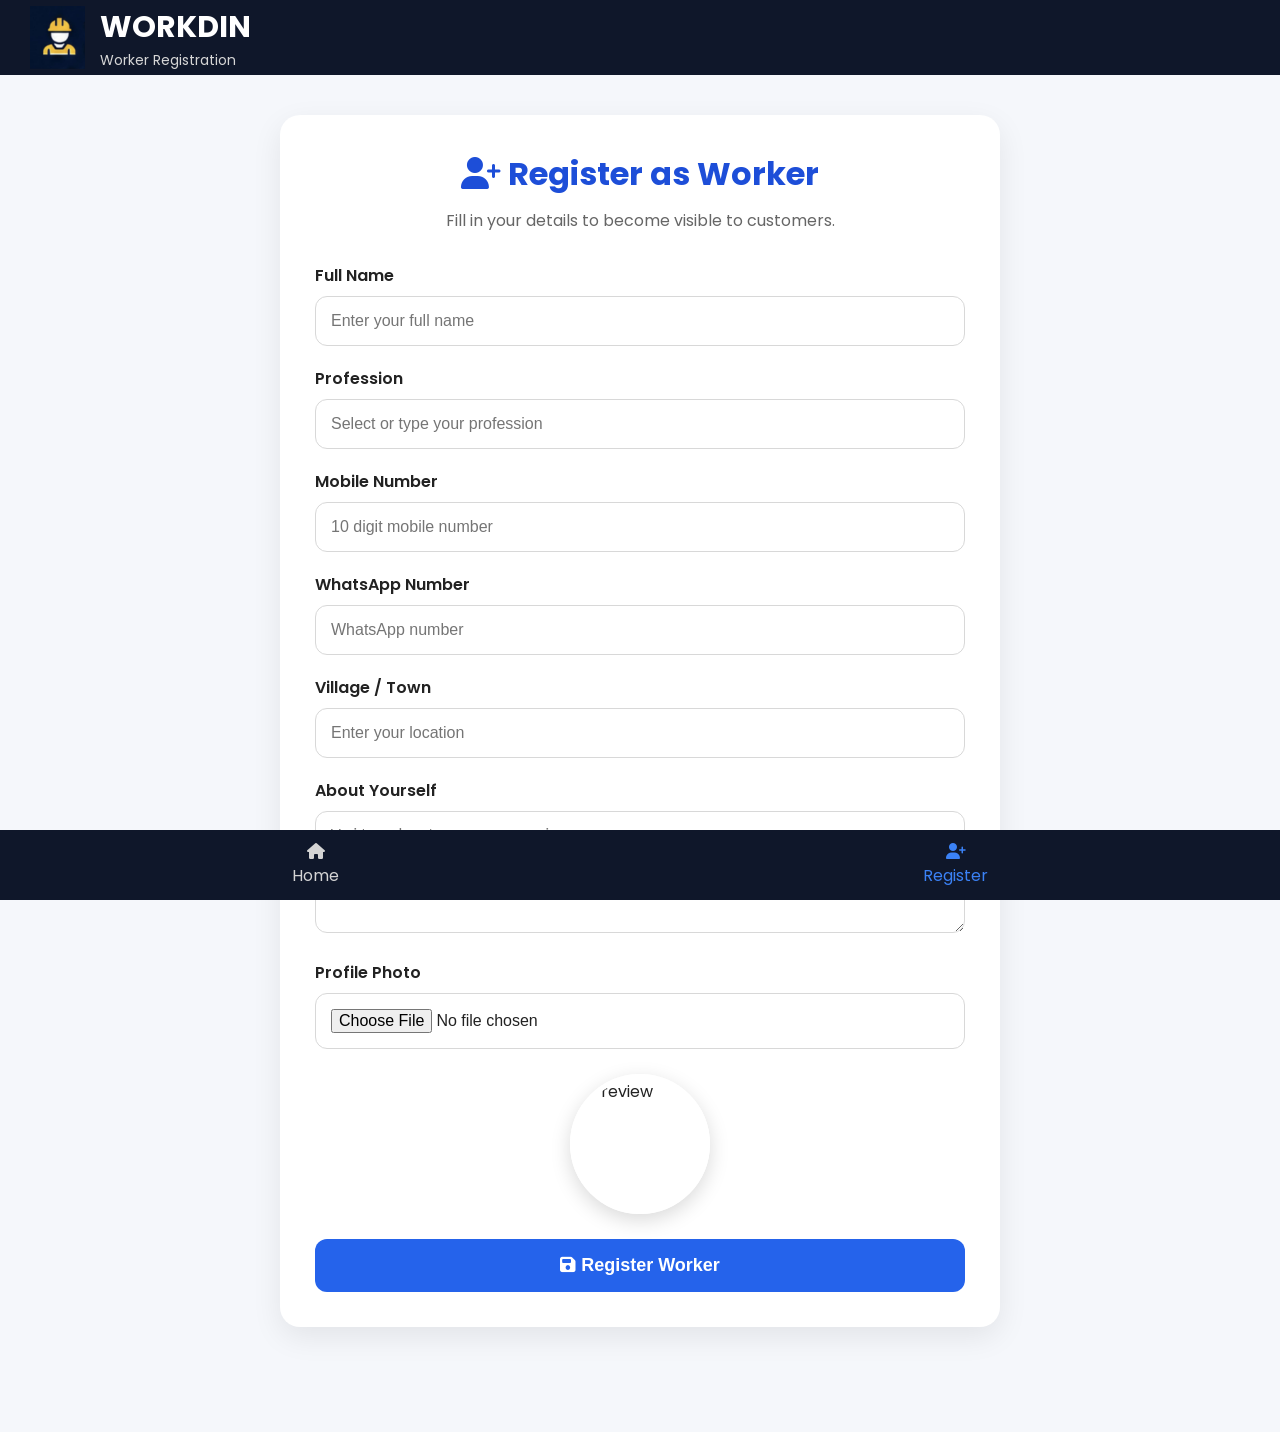
==== register.html @ c4198635 "Add files via upload" ====
<!DOCTYPE html>
<html lang="en">

<head>

<meta charset="UTF-8">
<meta name="viewport" content="width=device-width, initial-scale=1.0">

<title>Register Worker | WORKDIN</title>

<link rel="stylesheet" href="cssregister.css">

<link rel="stylesheet"
href="https://cdnjs.cloudflare.com/ajax/libs/font-awesome/6.5.2/css/all.min.css">

</head>

<body>

<header>

<div class="logo">

<img src="WhatsApp Image 2026-06-29 at 10.58.17 PM.jpeg" alt="WORKDIN">

<div>

<h1>WORKDIN</h1>

<p>Worker Registration</p>

</div>

</div>

</header>

<section class="register-container">

<div class="register-card">

<h2>

<i class="fa-solid fa-user-plus"></i>

Register as Worker

</h2>

<p class="subtitle">

Fill in your details to become visible to customers.

</p>

<form id="workerForm">

<div class="form-group">

<label>Full Name</label>

<input
type="text"
id="name"
placeholder="Enter your full name"
required>

</div>

<div class="form-group">

<label>Profession</label>
<input
type="text"
id="profession"
list="professionList"
placeholder="Select or type your profession"
required>

<datalist id="professionList">

<option value="Electrician">
<option value="Plumber">
<option value="Carpenter">
<option value="Mason">
<option value="Painter">
<option value="Welder">
<option value="Mechanic">
<option value="AC Technician">
<option value="Driver">
<option value="Gardener">
<option value="Tile Worker">
<option value="Blacksmith">
<option value="Cleaner">
<option value="Water Supplier">
<option value="Tailor">
<option value="Cook">
<option value="Security Guard">
<option value="House Keeper">
<option value="Farm Worker">

</datalist>

</div>

<div class="form-group">

<label>Mobile Number</label>

<input
type="tel"
id="phone"
placeholder="10 digit mobile number"
required>

</div>

<div class="form-group">

<label>WhatsApp Number</label>

<input
type="tel"
id="whatsapp"
placeholder="WhatsApp number"
required>

</div>

<div class="form-group">

<label>Village / Town</label>

<input
type="text"
id="location"
placeholder="Enter your location"
required>

</div>

<div class="form-group">

<label>About Yourself</label>

<textarea
id="about"
rows="5"
placeholder="Write about your experience..."></textarea>

</div>

<div class="form-group">

<label>Profile Photo</label>

<input
type="file"
id="image"
accept="image/*">

</div>

<div class="preview">

<img
id="previewImage"
src="images/default-profile.png"
alt="Preview">

</div>

<button
type="submit"
class="register-btn">

<i class="fa-solid fa-floppy-disk"></i>

Register Worker

</button>

</form>

</div>

</section>

<nav class="bottom-nav">

<a href="index.html">

<i class="fa-solid fa-house"></i>

<span>Home</span>

</a>

<a
href="register.html"
class="active">

<i class="fa-solid fa-user-plus"></i>

<span>Register</span>

</a>

</nav>
<script src="https://cdn.jsdelivr.net/npm/@supabase/supabase-js@2"></script>
<script src="supabase.js"></script>
<script src="register.js"></script>

</body>

</html>
---- cssregister.css ----
/* =========================
   GOOGLE FONT
========================= */

@import url('https://fonts.googleapis.com/css2?family=Poppins:wght@300;400;500;600;700;800&display=swap');

/* =========================
   RESET
========================= */

*{
    margin:0;
    padding:0;
    box-sizing:border-box;
}

body{

    font-family:'Poppins',sans-serif;

    background:#f5f7fb;

    color:#222;

}

/* =========================
   HEADER
========================= */

header{

    width:100%;

    background:#0f172a;

    height:75px;

    display:flex;

    align-items:center;

    padding:0 30px;

}

.logo{

    display:flex;

    align-items:center;

    gap:15px;

}

.logo img{

    width:55px;

}

.logo h1{

    color:#fff;

    font-size:30px;

}

.logo p{

    color:#d6d6d6;

    font-size:14px;

}

/* =========================
   MAIN CONTAINER
========================= */

.register-container{

    display:flex;

    justify-content:center;

    align-items:center;

    padding:40px 20px 100px;

}

/* =========================
   CARD
========================= */

.register-card{

    width:100%;

    max-width:720px;

    background:#fff;

    border-radius:20px;

    padding:35px;

    box-shadow:0 10px 30px rgba(0,0,0,.08);

}

.register-card h2{

    text-align:center;

    font-size:32px;

    margin-bottom:10px;

    color:#1d4ed8;

}

.subtitle{

    text-align:center;

    color:#666;

    margin-bottom:30px;

}

/* =========================
   FORM
========================= */

.form-group{

    margin-bottom:20px;

}

.form-group label{

    display:block;

    margin-bottom:8px;

    font-weight:600;

}

.form-group input,
.form-group select,
.form-group textarea{

    width:100%;

    padding:15px;

    border:1px solid #d8d8d8;

    border-radius:12px;

    font-size:16px;

    outline:none;

    transition:.3s;

}

.form-group input:focus,
.form-group select:focus,
.form-group textarea:focus{

    border-color:#2563eb;

    box-shadow:0 0 0 4px rgba(37,99,235,.15);

}

textarea{

    resize:vertical;

}

/* =========================
   IMAGE PREVIEW
========================= */

.preview{

    display:flex;

    justify-content:center;

    margin:25px 0;

}

.preview img{

    width:140px;

    height:140px;

    object-fit:cover;

    border-radius:50%;

    border:5px solid #fff;

    box-shadow:0 6px 20px rgba(0,0,0,.15);

}

/* =========================
   BUTTON
========================= */

.register-btn{

    width:100%;

    border:none;

    background:#2563eb;

    color:#fff;

    padding:16px;

    border-radius:12px;

    font-size:18px;

    font-weight:600;

    cursor:pointer;

    transition:.3s;

}

.register-btn:hover{

    background:#1d4ed8;

}

/* =========================
   BOTTOM NAV
========================= */

.bottom-nav{

    position:fixed;

    bottom:0;

    left:0;

    width:100%;

    height:70px;

    background:#0f172a;

    display:flex;

    justify-content:space-around;

    align-items:center;

}

.bottom-nav a{

    color:#d4d4d4;

    text-decoration:none;

    display:flex;

    flex-direction:column;

    align-items:center;

    gap:4px;

}

.bottom-nav a.active{

    color:#3b82f6;

}

/* =========================
   MOBILE
========================= */

@media(max-width:768px){

.register-card{

padding:25px;

}

.register-card h2{

font-size:26px;

}

.preview img{

width:120px;

height:120px;

}

}

@media(max-width:480px){

header{

padding:15px;

}

.logo h1{

font-size:24px;

}

.register-card{

padding:20px;

}

.form-group input,
.form-group select,
.form-group textarea{

font-size:15px;

padding:13px;

}

.register-btn{

font-size:16px;

}

}
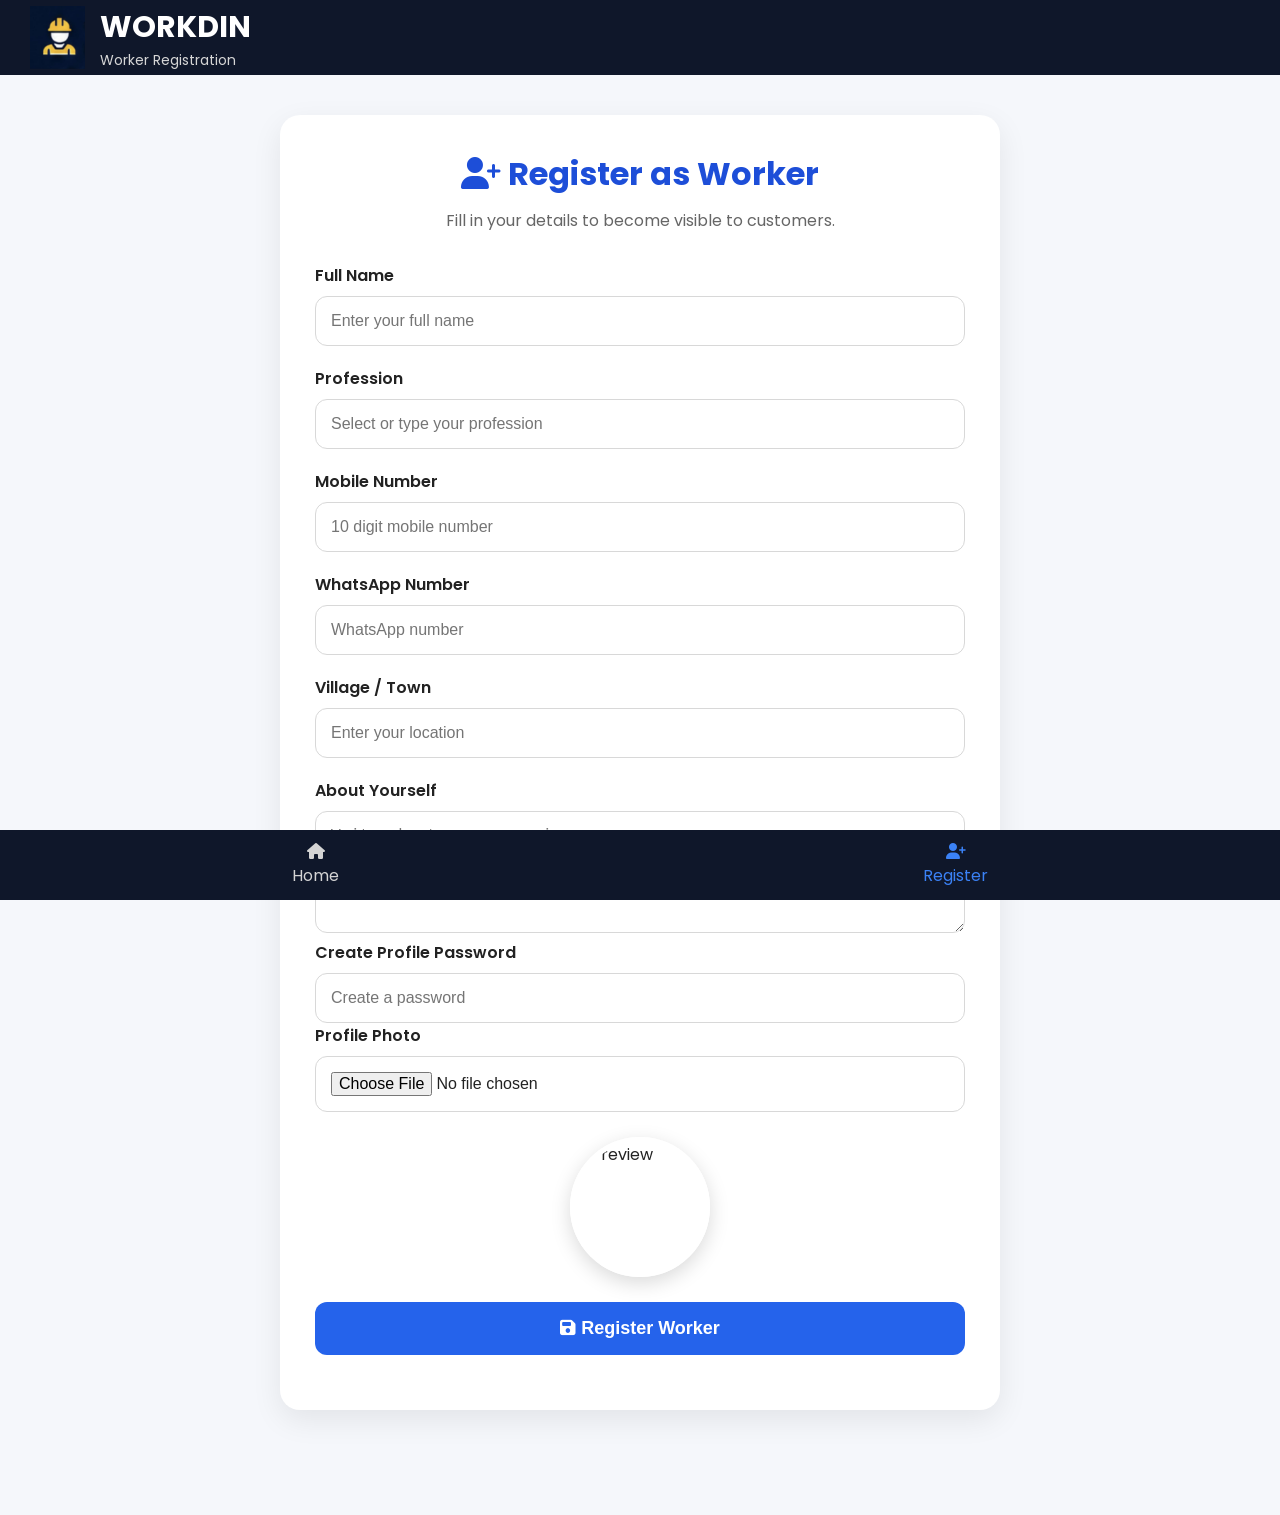
==== commit 7a565c74: "Update register.html" ====
--- a/register.html
+++ b/register.html
@@ -147,9 +147,15 @@
 id="about"
 rows="5"
 placeholder="Write about your experience..."></textarea>
-
-</div>
-
+  <div class="input-group">
+    <label>Create Profile Password</label>
+
+    <input
+        type="password"
+        id="password"
+        placeholder="Create a password"
+        required>
+</div>
 <div class="form-group">
 
 <label>Profile Photo</label>
@@ -213,4 +219,4 @@
 
 </body>
 
-</html>+</html>
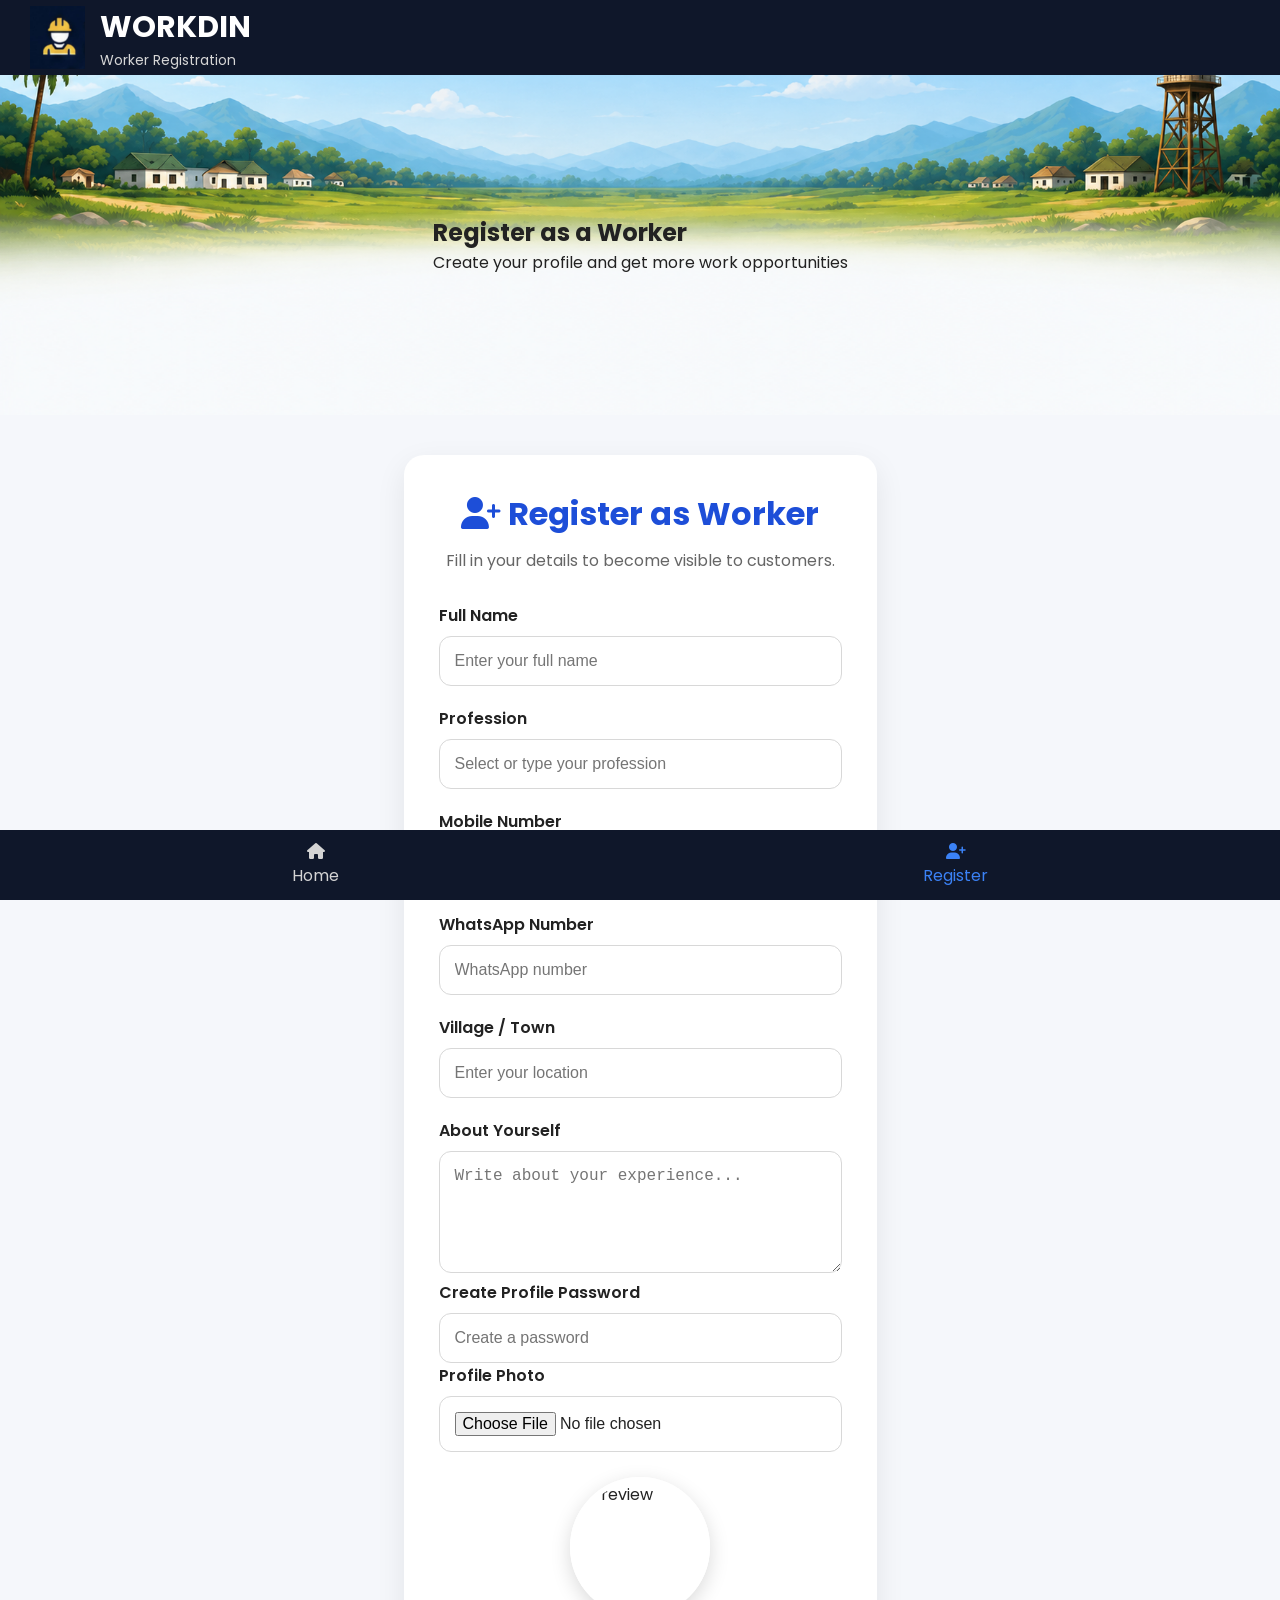
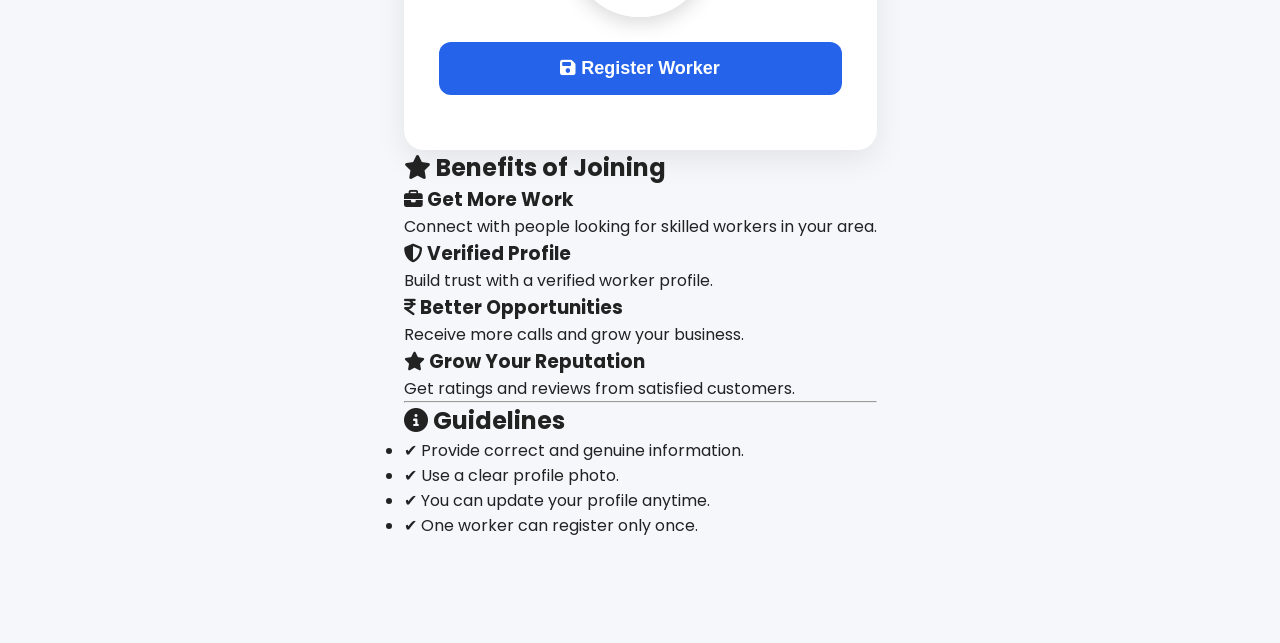
==== commit 3c527a9e: "Enhance worker registration page with benefits section Updated the registration form layout and adde" ====
--- a/register.html
+++ b/register.html
@@ -34,8 +34,20 @@
 </div>
 
 </header>
+  <section class="hero">
+
+    <div class="hero-content">
+
+        <h1>Register as a Worker</h1>
+
+        <p>Create your profile and get more work opportunities</p>
+
+    </div>
+
+</section>
 
 <section class="register-container">
+  <div class="register-left">
 
 <div class="register-card">
 
@@ -185,8 +197,95 @@
 Register Worker
 
 </button>
-
 </form>
+
+</div>
+
+</div>
+  <div class="register-right">
+
+<div class="benefits">
+
+<h2>
+<i class="fa-solid fa-star"></i>
+Benefits of Joining
+</h2>
+
+<div class="benefit">
+
+<h3>
+<i class="fa-solid fa-briefcase"></i>
+Get More Work
+</h3>
+
+<p>
+Connect with people looking for skilled workers in your area.
+</p>
+
+</div>
+
+<div class="benefit">
+
+<h3>
+<i class="fa-solid fa-shield-halved"></i>
+Verified Profile
+</h3>
+
+<p>
+Build trust with a verified worker profile.
+</p>
+
+</div>
+
+<div class="benefit">
+
+<h3>
+<i class="fa-solid fa-indian-rupee-sign"></i>
+Better Opportunities
+</h3>
+
+<p>
+Receive more calls and grow your business.
+</p>
+
+</div>
+
+<div class="benefit">
+
+<h3>
+<i class="fa-solid fa-star"></i>
+Grow Your Reputation
+</h3>
+
+<p>
+Get ratings and reviews from satisfied customers.
+</p>
+
+</div>
+
+<hr>
+
+<h2>
+
+<i class="fa-solid fa-circle-info"></i>
+
+Guidelines
+
+</h2>
+
+<ul>
+
+<li>✔ Provide correct and genuine information.</li>
+
+<li>✔ Use a clear profile photo.</li>
+
+<li>✔ You can update your profile anytime.</li>
+
+<li>✔ One worker can register only once.</li>
+
+</ul>
+
+</div>
 
 </div>
 
--- a/cssregister.css
+++ b/cssregister.css
@@ -75,6 +75,23 @@
     font-size:14px;
 
 }
+.hero{
+
+    width:100%;
+
+    min-height:340px;
+
+    background:url("ChatGPT Image Jul 2, 2026, 12_02_22 PM.png") center center/cover;
+
+    display:flex;
+
+    justify-content:center;
+
+    align-items:center;
+
+    position:relative;
+
+}
 
 /* =========================
    MAIN CONTAINER
@@ -366,4 +383,4 @@
 
 }
 
-}+}
